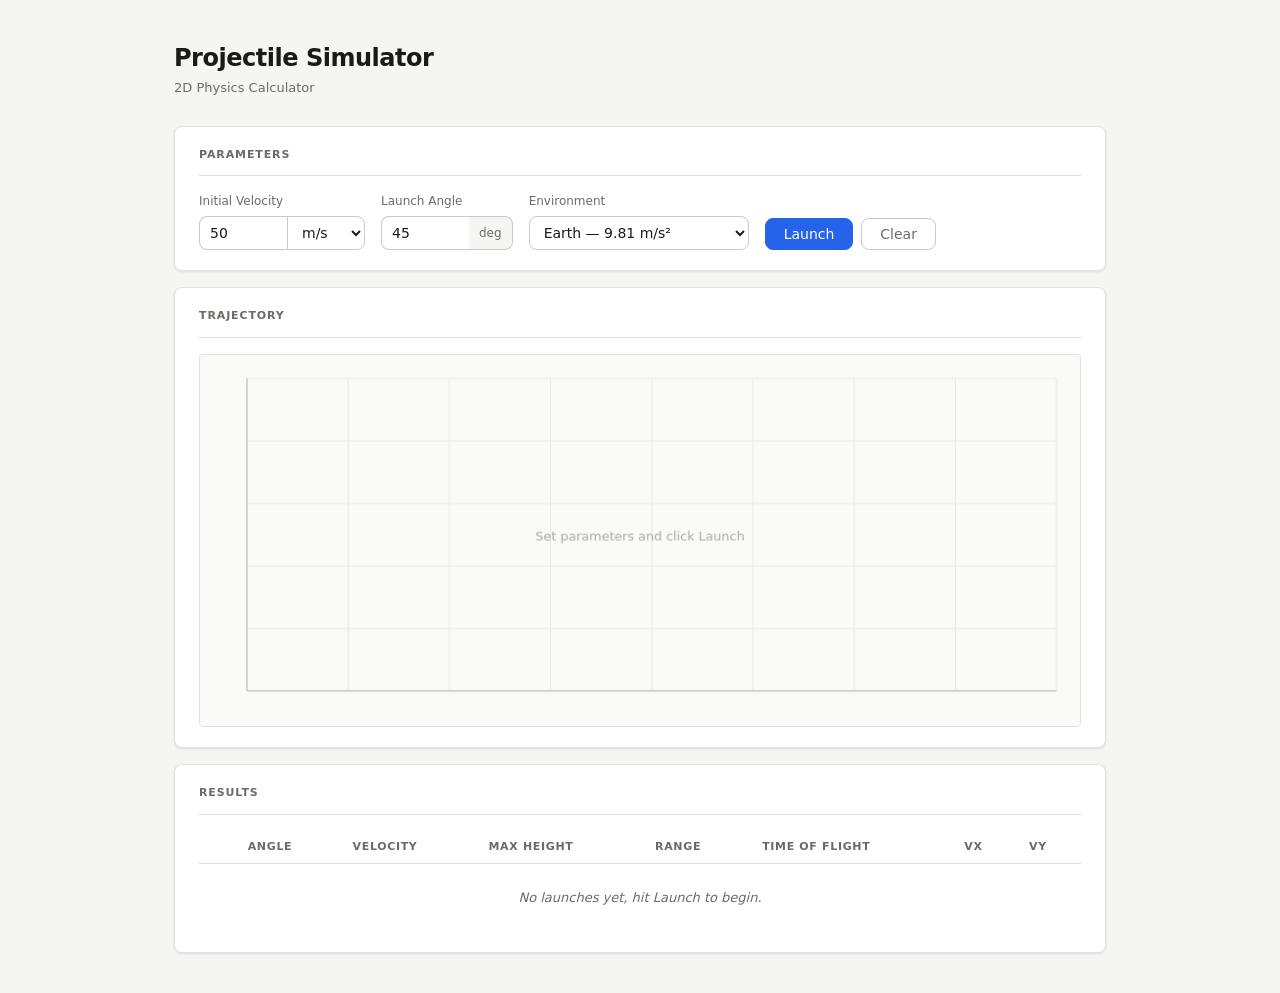
==== index.html @ f5f39a07 "first commit - creation" ====
<!DOCTYPE html>
<html lang="en">
<head>
  <meta charset="UTF-8">
  <title>Projectile Simulator</title>
  <link rel="stylesheet" href="style.css">
</head>
<body>

  <div class="page">

    <header>
      <h1>Projectile Simulator</h1>
      <p class="subtitle">2D Physics Calculator</p>
    </header>

    <main>

      <section class="card controls">
        <div class="card-title">Parameters</div>

        <div class="fields">
          <div class="field">
            <label for="velocity">Initial Velocity</label>
            <div class="input-row">
              <input type="number" id="velocity" value="50" min="1">
              <select id="vel-unit">
                <option value="ms">m/s</option>
                <option value="kmh">km/h</option>
                <option value="mph">mph</option>
                <option value="fts">ft/s</option>
              </select>
            </div>
          </div>

          <div class="field">
            <label for="angle">Launch Angle</label>
            <div class="input-row">
              <input type="number" id="angle" value="45" min="1" max="89">
              <span class="unit-badge">deg</span>
            </div>
          </div>

          <div class="field">
            <label for="gravity">Environment</label>
            <select id="gravity" class="full-width">
              <option value="9.81">Earth — 9.81 m/s²</option>
              <option value="1.62">Moon — 1.62 m/s²</option>
              <option value="3.72">Mars — 3.72 m/s²</option>
              <option value="24.79">Jupiter — 24.79 m/s²</option>
            </select>
          </div>

          <div class="field actions">
            <button id="btn-launch">Launch</button>
            <button id="btn-clear" class="secondary">Clear</button>
          </div>
        </div>
      </section>

      <section class="card canvas-card">
        <div class="card-title">Trajectory</div>
        <canvas id="canvas" width="900" height="380"></canvas>
      </section>

      <section class="card table-card">
        <div class="card-title">Results</div>
        <div class="table-wrap">
          <table class="stats">
            <thead>
              <tr>
                <th></th>
                <th>Angle</th>
                <th>Velocity</th>
                <th>Max Height</th>
                <th>Range</th>
                <th>Time of Flight</th>
                <th>Vx</th>
                <th>Vy</th>
              </tr>
            </thead>
            <tbody id="stats-body">
              <tr class="empty-row">
                <td colspan="8">No launches yet, hit Launch to begin.</td>
              </tr>
            </tbody>
          </table>
        </div>
      </section>

    </main>
  </div>

  <script src="script.js"></script>
</body>
</html>
---- style.css ----
*, *::before, *::after {
  box-sizing: border-box;
  margin: 0;
  padding: 0;
}

:root {
  --bg: #f5f5f4;
  --surface: #ffffff;
  --border: #e2e2e0;
  --border-strong: #c9c9c6;
  --text: #1a1a18;
  --muted: #6b6b67;
  --accent: #2563eb;
  --accent-hover: #1d4ed8;
  --danger: #dc2626;
  --radius: 8px;
  --shadow: 0 1px 3px rgba(0,0,0,0.07), 0 1px 2px rgba(0,0,0,0.04);
}

body {
  font-family: system-ui, -apple-system, sans-serif;
  font-size: 14px;
  background: var(--bg);
  color: var(--text);
  line-height: 1.5;
}

.page {
  max-width: 980px;
  margin: 0 auto;
  padding: 40px 24px;
}

/* Header */

header {
  margin-bottom: 28px;
}

h1 {
  font-size: 1.5rem;
  font-weight: 700;
  letter-spacing: -0.02em;
  color: var(--text);
}

.subtitle {
  font-size: 13px;
  color: var(--muted);
  margin-top: 2px;
}

/* Layout */

main {
  display: flex;
  flex-direction: column;
  gap: 16px;
}

/* Card */

.card {
  background: var(--surface);
  border: 1px solid var(--border);
  border-radius: var(--radius);
  box-shadow: var(--shadow);
  padding: 20px 24px;
}

.card-title {
  font-size: 11px;
  font-weight: 600;
  text-transform: uppercase;
  letter-spacing: 0.08em;
  color: var(--muted);
  margin-bottom: 16px;
  padding-bottom: 12px;
  border-bottom: 1px solid var(--border);
}

/* Controls */

.fields {
  display: flex;
  flex-wrap: wrap;
  gap: 16px;
  align-items: flex-end;
}

.field {
  display: flex;
  flex-direction: column;
  gap: 6px;
}

.field label {
  font-size: 12px;
  font-weight: 500;
  color: var(--muted);
}

.input-row {
  display: flex;
  gap: 0;
}

.input-row input,
.input-row select {
  border-radius: 0;
}

.input-row input:first-child {
  border-radius: var(--radius) 0 0 var(--radius);
  border-right: none;
}

.input-row > *:last-child {
  border-radius: 0 var(--radius) var(--radius) 0;
}

input[type="number"],
select {
  font-family: inherit;
  font-size: 14px;
  padding: 7px 10px;
  border: 1px solid var(--border-strong);
  background: var(--surface);
  color: var(--text);
  outline: none;
  transition: border-color 0.15s, box-shadow 0.15s;
  border-radius: var(--radius);
}

input[type="number"] {
  width: 88px;
}

input[type="number"]:focus,
select:focus {
  border-color: var(--accent);
  box-shadow: 0 0 0 3px rgba(37, 99, 235, 0.12);
  z-index: 1;
  position: relative;
}

.unit-badge {
  display: flex;
  align-items: center;
  padding: 7px 10px;
  border: 1px solid var(--border-strong);
  border-left: none;
  border-radius: 0 var(--radius) var(--radius) 0;
  background: var(--bg);
  color: var(--muted);
  font-size: 12px;
  font-weight: 500;
  white-space: nowrap;
}

select.full-width {
  width: 220px;
}

/* Buttons */

.actions {
  flex-direction: row;
  gap: 8px;
  align-items: center;
}

button {
  font-family: inherit;
  font-size: 14px;
  font-weight: 500;
  padding: 7px 18px;
  border-radius: var(--radius);
  cursor: pointer;
  border: 1px solid transparent;
  transition: background 0.12s, border-color 0.12s, box-shadow 0.12s;
  white-space: nowrap;
}

button:not(.secondary) {
  background: var(--accent);
  color: #fff;
  border-color: var(--accent);
}

button:not(.secondary):hover {
  background: var(--accent-hover);
  border-color: var(--accent-hover);
}

button.secondary {
  background: var(--surface);
  color: var(--muted);
  border-color: var(--border-strong);
}

button.secondary:hover {
  background: var(--bg);
  color: var(--text);
}

button:active {
  transform: scale(0.98);
}

/* Canvas */

.canvas-card canvas {
  display: block;
  width: 100%;
  height: auto;
  border-radius: 4px;
  border: 1px solid var(--border);
  background: #fafaf9;
}

/* Table */

.table-wrap {
  overflow-x: auto;
}

.stats {
  width: 100%;
  border-collapse: collapse;
  font-size: 13px;
}

.stats th {
  text-align: left;
  padding: 8px 12px;
  font-size: 11px;
  font-weight: 600;
  text-transform: uppercase;
  letter-spacing: 0.06em;
  color: var(--muted);
  border-bottom: 1px solid var(--border);
  white-space: nowrap;
}

.stats td {
  padding: 10px 12px;
  border-bottom: 1px solid var(--border);
  color: var(--text);
  white-space: nowrap;
}

.stats tbody tr:last-child td {
  border-bottom: none;
}

.stats tbody tr:hover td {
  background: var(--bg);
}

.empty-row td {
  color: var(--muted);
  font-style: italic;
  text-align: center;
  padding: 24px;
}

.color-dot {
  display: inline-block;
  width: 10px;
  height: 10px;
  border-radius: 50%;
  vertical-align: middle;
}
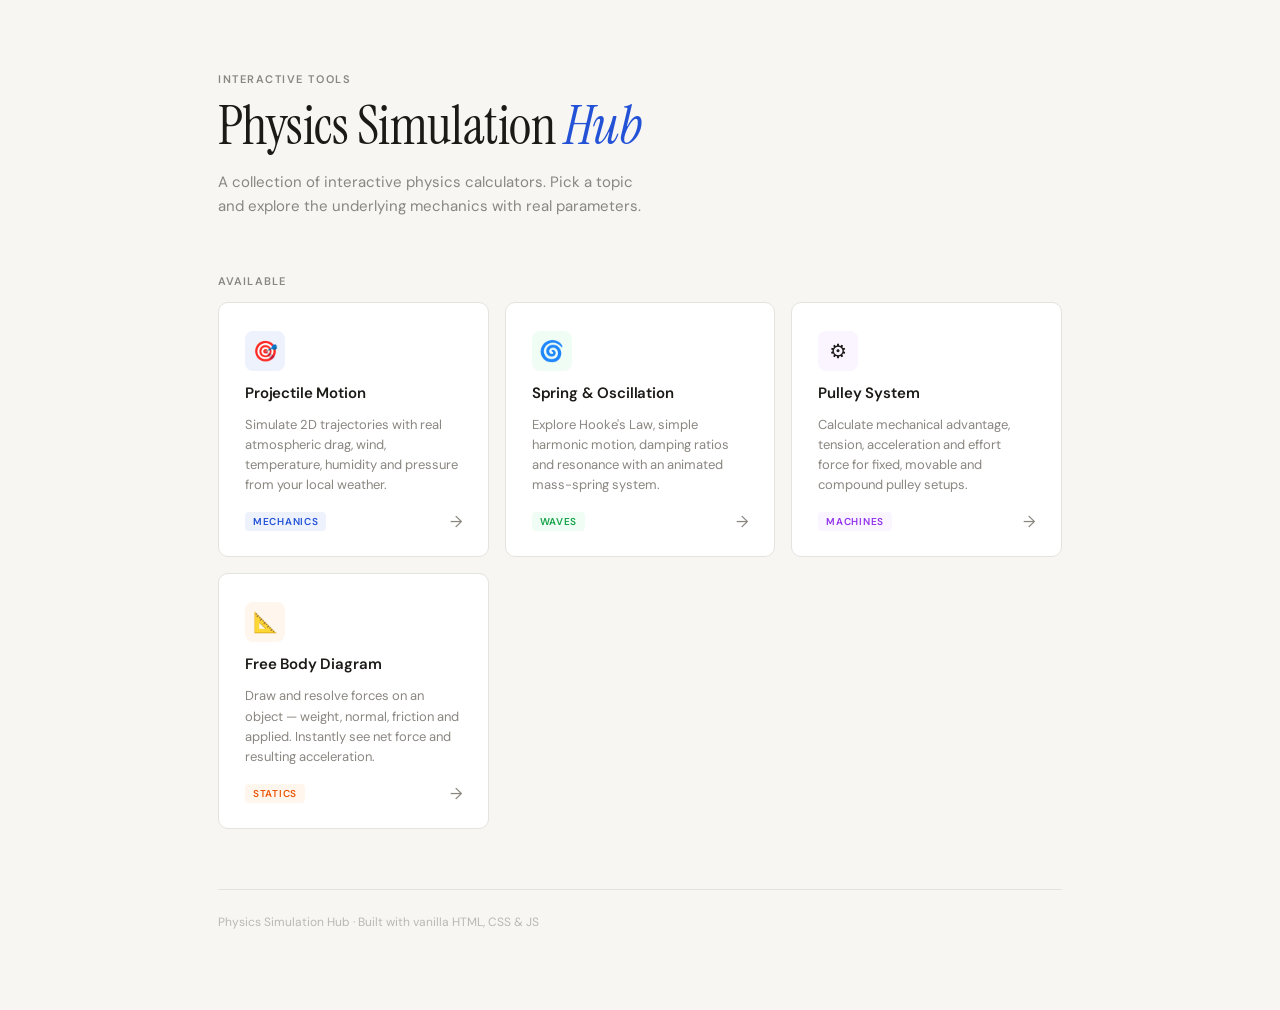
==== commit d44ae3af: "added more simulations and weather" ====
--- a/index.html
+++ b/index.html
@@ -1,96 +1,272 @@
 <!DOCTYPE html>
 <html lang="en">
 <head>
-  <meta charset="UTF-8">
-  <title>Projectile Simulator</title>
-  <link rel="stylesheet" href="style.css">
+<meta charset="UTF-8">
+<meta name="viewport" content="width=device-width, initial-scale=1.0">
+<title>Physics Simulation Hub</title>
+<link rel="preconnect" href="https://fonts.googleapis.com">
+<link rel="preconnect" href="https://fonts.gstatic.com" crossorigin>
+<link href="https://fonts.googleapis.com/css2?family=Instrument+Serif:ital@0;1&family=DM+Sans:wght@300;400;500;600&display=swap" rel="stylesheet">
+<style>
+*, *::before, *::after { box-sizing: border-box; margin: 0; padding: 0; }
+
+:root {
+  --bg: #f7f6f3;
+  --surface: #ffffff;
+  --border: #e5e3de;
+  --text: #1c1a17;
+  --muted: #8a8680;
+  --accent: #2352d6;
+  --radius: 10px;
+}
+
+body {
+  font-family: 'DM Sans', system-ui, sans-serif;
+  background: var(--bg);
+  color: var(--text);
+  min-height: 100vh;
+}
+
+/* ── Layout ── */
+.page {
+  max-width: 900px;
+  margin: 0 auto;
+  padding: 72px 28px 80px;
+}
+
+/* ── Header ── */
+.hub-header {
+  margin-bottom: 56px;
+}
+
+.eyebrow {
+  font-size: 11px;
+  font-weight: 600;
+  letter-spacing: 0.14em;
+  text-transform: uppercase;
+  color: var(--muted);
+  margin-bottom: 10px;
+}
+
+h1 {
+  font-family: 'Instrument Serif', Georgia, serif;
+  font-size: clamp(2.4rem, 5vw, 3.4rem);
+  font-weight: 400;
+  line-height: 1.1;
+  letter-spacing: -0.01em;
+  color: var(--text);
+  margin-bottom: 14px;
+}
+
+h1 em {
+  font-style: italic;
+  color: var(--accent);
+}
+
+.hub-desc {
+  font-size: 15px;
+  color: var(--muted);
+  max-width: 440px;
+  line-height: 1.6;
+}
+
+/* ── Grid ── */
+.tool-grid {
+  display: grid;
+  grid-template-columns: repeat(auto-fill, minmax(260px, 1fr));
+  gap: 16px;
+}
+
+/* ── Tool Card ── */
+.tool-card {
+  background: var(--surface);
+  border: 1px solid var(--border);
+  border-radius: var(--radius);
+  padding: 28px 26px 24px;
+  text-decoration: none;
+  color: inherit;
+  display: flex;
+  flex-direction: column;
+  gap: 12px;
+  transition: box-shadow 0.18s, border-color 0.18s, transform 0.18s;
+  position: relative;
+  overflow: hidden;
+}
+
+.tool-card:hover {
+  box-shadow: 0 8px 28px rgba(0,0,0,0.09);
+  border-color: #ccc9c3;
+  transform: translateY(-2px);
+}
+
+.tool-card.disabled {
+  opacity: 0.55;
+  cursor: not-allowed;
+  pointer-events: none;
+}
+
+/* accent stripe at top */
+.tool-card::before {
+  content: '';
+  position: absolute;
+  top: 0; left: 0; right: 0;
+  height: 3px;
+  background: var(--card-color, var(--accent));
+  opacity: 0;
+  transition: opacity 0.18s;
+}
+
+.tool-card:hover::before { opacity: 1; }
+
+.tool-icon {
+  width: 40px;
+  height: 40px;
+  border-radius: 8px;
+  background: var(--card-bg, #eff3fd);
+  display: flex;
+  align-items: center;
+  justify-content: center;
+  font-size: 20px;
+  flex-shrink: 0;
+}
+
+.tool-name {
+  font-size: 15px;
+  font-weight: 600;
+  letter-spacing: -0.01em;
+  color: var(--text);
+}
+
+.tool-desc {
+  font-size: 13px;
+  color: var(--muted);
+  line-height: 1.55;
+  flex: 1;
+}
+
+.tool-footer {
+  display: flex;
+  align-items: center;
+  justify-content: space-between;
+  margin-top: 4px;
+}
+
+.tool-tag {
+  font-size: 10px;
+  font-weight: 600;
+  letter-spacing: 0.07em;
+  text-transform: uppercase;
+  padding: 3px 8px;
+  border-radius: 4px;
+  background: var(--card-bg, #eff3fd);
+  color: var(--card-color, var(--accent));
+}
+
+.tool-arrow {
+  color: var(--muted);
+  font-size: 16px;
+  transition: transform 0.15s, color 0.15s;
+}
+
+.tool-card:hover .tool-arrow {
+  transform: translateX(3px);
+  color: var(--text);
+}
+
+.coming-soon {
+  font-size: 10px;
+  font-weight: 600;
+  letter-spacing: 0.07em;
+  text-transform: uppercase;
+  color: #b0ada8;
+  padding: 3px 8px;
+  border-radius: 4px;
+  background: #f0eeeb;
+}
+
+/* ── Section label ── */
+.section-label {
+  font-size: 11px;
+  font-weight: 600;
+  letter-spacing: 0.1em;
+  text-transform: uppercase;
+  color: var(--muted);
+  margin-bottom: 14px;
+  margin-top: 40px;
+}
+
+.section-label:first-of-type { margin-top: 0; }
+
+/* ── Footer ── */
+.hub-footer {
+  margin-top: 60px;
+  font-size: 12px;
+  color: #bbb8b3;
+  border-top: 1px solid var(--border);
+  padding-top: 24px;
+}
+</style>
 </head>
 <body>
-
-  <div class="page">
-
-    <header>
-      <h1>Projectile Simulator</h1>
-      <p class="subtitle">2D Physics Calculator</p>
-    </header>
-
-    <main>
-
-      <section class="card controls">
-        <div class="card-title">Parameters</div>
-
-        <div class="fields">
-          <div class="field">
-            <label for="velocity">Initial Velocity</label>
-            <div class="input-row">
-              <input type="number" id="velocity" value="50" min="1">
-              <select id="vel-unit">
-                <option value="ms">m/s</option>
-                <option value="kmh">km/h</option>
-                <option value="mph">mph</option>
-                <option value="fts">ft/s</option>
-              </select>
-            </div>
-          </div>
-
-          <div class="field">
-            <label for="angle">Launch Angle</label>
-            <div class="input-row">
-              <input type="number" id="angle" value="45" min="1" max="89">
-              <span class="unit-badge">deg</span>
-            </div>
-          </div>
-
-          <div class="field">
-            <label for="gravity">Environment</label>
-            <select id="gravity" class="full-width">
-              <option value="9.81">Earth — 9.81 m/s²</option>
-              <option value="1.62">Moon — 1.62 m/s²</option>
-              <option value="3.72">Mars — 3.72 m/s²</option>
-              <option value="24.79">Jupiter — 24.79 m/s²</option>
-            </select>
-          </div>
-
-          <div class="field actions">
-            <button id="btn-launch">Launch</button>
-            <button id="btn-clear" class="secondary">Clear</button>
-          </div>
-        </div>
-      </section>
-
-      <section class="card canvas-card">
-        <div class="card-title">Trajectory</div>
-        <canvas id="canvas" width="900" height="380"></canvas>
-      </section>
-
-      <section class="card table-card">
-        <div class="card-title">Results</div>
-        <div class="table-wrap">
-          <table class="stats">
-            <thead>
-              <tr>
-                <th></th>
-                <th>Angle</th>
-                <th>Velocity</th>
-                <th>Max Height</th>
-                <th>Range</th>
-                <th>Time of Flight</th>
-                <th>Vx</th>
-                <th>Vy</th>
-              </tr>
-            </thead>
-            <tbody id="stats-body">
-              <tr class="empty-row">
-                <td colspan="8">No launches yet, hit Launch to begin.</td>
-              </tr>
-            </tbody>
-          </table>
-        </div>
-      </section>
-
-    </main>
+<div class="page">
+
+  <header class="hub-header">
+    <p class="eyebrow">Interactive Tools</p>
+    <h1>Physics Simulation <em>Hub</em></h1>
+    <p class="hub-desc">A collection of interactive physics calculators. Pick a topic and explore the underlying mechanics with real parameters.</p>
+  </header>
+
+  <p class="section-label">Available</p>
+
+  <div class="tool-grid">
+
+    <a href="projectile.html" class="tool-card"
+       style="--card-color:#2352d6; --card-bg:#eef2fd;">
+      <div class="tool-icon">🎯</div>
+      <div class="tool-name">Projectile Motion</div>
+      <div class="tool-desc">Simulate 2D trajectories with real atmospheric drag, wind, temperature, humidity and pressure from your local weather.</div>
+      <div class="tool-footer">
+        <span class="tool-tag">Mechanics</span>
+        <span class="tool-arrow">→</span>
+      </div>
+    </a>
+
+    <a href="spring.html" class="tool-card"
+       style="--card-color:#16a34a; --card-bg:#f0fdf4;">
+      <div class="tool-icon">🌀</div>
+      <div class="tool-name">Spring & Oscillation</div>
+      <div class="tool-desc">Explore Hooke's Law, simple harmonic motion, damping ratios and resonance with an animated mass-spring system.</div>
+      <div class="tool-footer">
+        <span class="tool-tag">Waves</span>
+        <span class="tool-arrow">→</span>
+      </div>
+    </a>
+
+    <a href="pulley.html" class="tool-card"
+       style="--card-color:#9333ea; --card-bg:#faf5ff;">
+      <div class="tool-icon">⚙️</div>
+      <div class="tool-name">Pulley System</div>
+      <div class="tool-desc">Calculate mechanical advantage, tension, acceleration and effort force for fixed, movable and compound pulley setups.</div>
+      <div class="tool-footer">
+        <span class="tool-tag">Machines</span>
+        <span class="tool-arrow">→</span>
+      </div>
+    </a>
+
+    <a href="fbd.html" class="tool-card"
+       style="--card-color:#ea580c; --card-bg:#fff7ed;">
+      <div class="tool-icon">📐</div>
+      <div class="tool-name">Free Body Diagram</div>
+      <div class="tool-desc">Draw and resolve forces on an object — weight, normal, friction and applied. Instantly see net force and resulting acceleration.</div>
+      <div class="tool-footer">
+        <span class="tool-tag">Statics</span>
+        <span class="tool-arrow">→</span>
+      </div>
+    </a>
+
   </div>
 
-  <script src="script.js"></script>
+  <p class="hub-footer">Physics Simulation Hub · Built with vanilla HTML, CSS &amp; JS</p>
+</div>
 </body>
 </html>
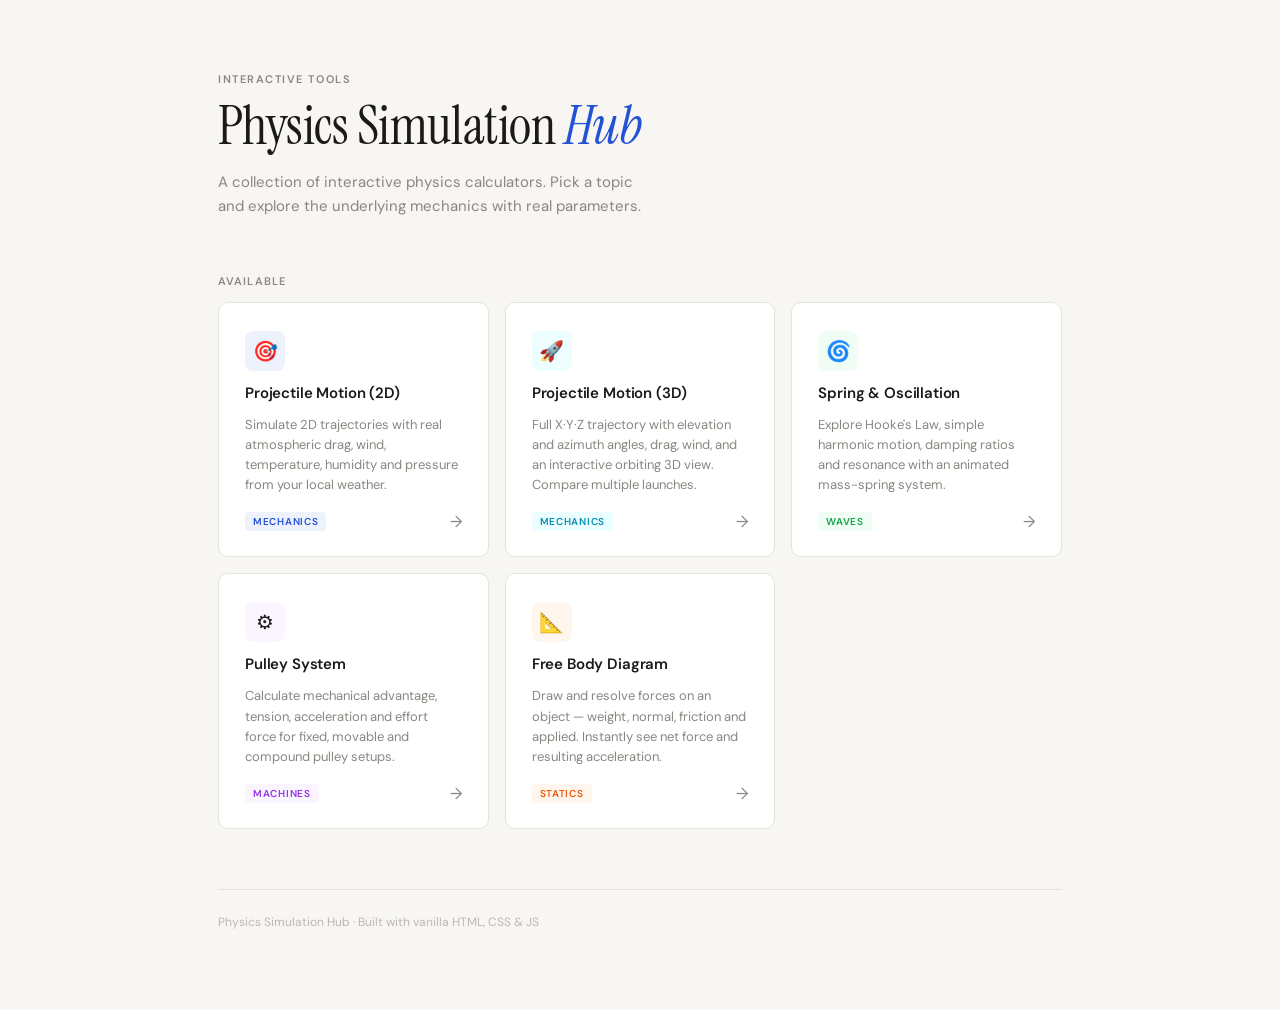
==== commit cf27bd93: "3d feature and bug fixes" ====
--- a/index.html
+++ b/index.html
@@ -223,8 +223,19 @@
     <a href="projectile.html" class="tool-card"
        style="--card-color:#2352d6; --card-bg:#eef2fd;">
       <div class="tool-icon">🎯</div>
-      <div class="tool-name">Projectile Motion</div>
+      <div class="tool-name">Projectile Motion (2D)</div>
       <div class="tool-desc">Simulate 2D trajectories with real atmospheric drag, wind, temperature, humidity and pressure from your local weather.</div>
+      <div class="tool-footer">
+        <span class="tool-tag">Mechanics</span>
+        <span class="tool-arrow">→</span>
+      </div>
+    </a>
+
+    <a href="projectile3d.html" class="tool-card"
+       style="--card-color:#0891b2; --card-bg:#ecfeff;">
+      <div class="tool-icon">🚀</div>
+      <div class="tool-name">Projectile Motion (3D)</div>
+      <div class="tool-desc">Full X·Y·Z trajectory with elevation and azimuth angles, drag, wind, and an interactive orbiting 3D view. Compare multiple launches.</div>
       <div class="tool-footer">
         <span class="tool-tag">Mechanics</span>
         <span class="tool-arrow">→</span>
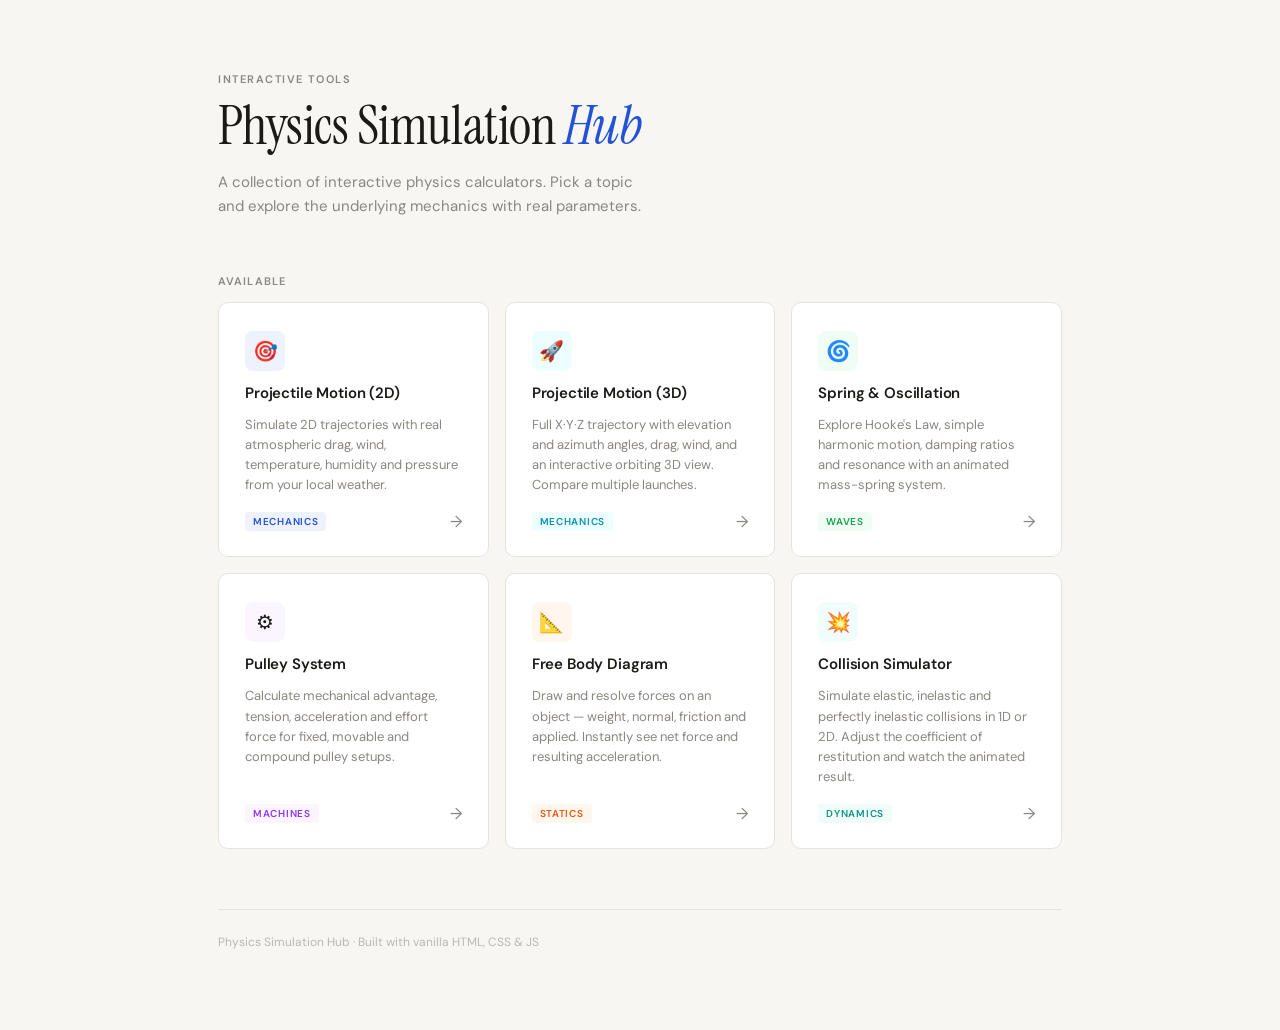
==== commit d9d45bc5: "collision and bug fixes" ====
--- a/index.html
+++ b/index.html
@@ -275,6 +275,17 @@
       </div>
     </a>
 
+    <a href="collision.html" class="tool-card"
+       style="--card-color:#0d9488; --card-bg:#f0fdfa;">
+      <div class="tool-icon">💥</div>
+      <div class="tool-name">Collision Simulator</div>
+      <div class="tool-desc">Simulate elastic, inelastic and perfectly inelastic collisions in 1D or 2D. Adjust the coefficient of restitution and watch the animated result.</div>
+      <div class="tool-footer">
+        <span class="tool-tag">Dynamics</span>
+        <span class="tool-arrow">→</span>
+      </div>
+    </a>
+
   </div>
 
   <p class="hub-footer">Physics Simulation Hub · Built with vanilla HTML, CSS &amp; JS</p>
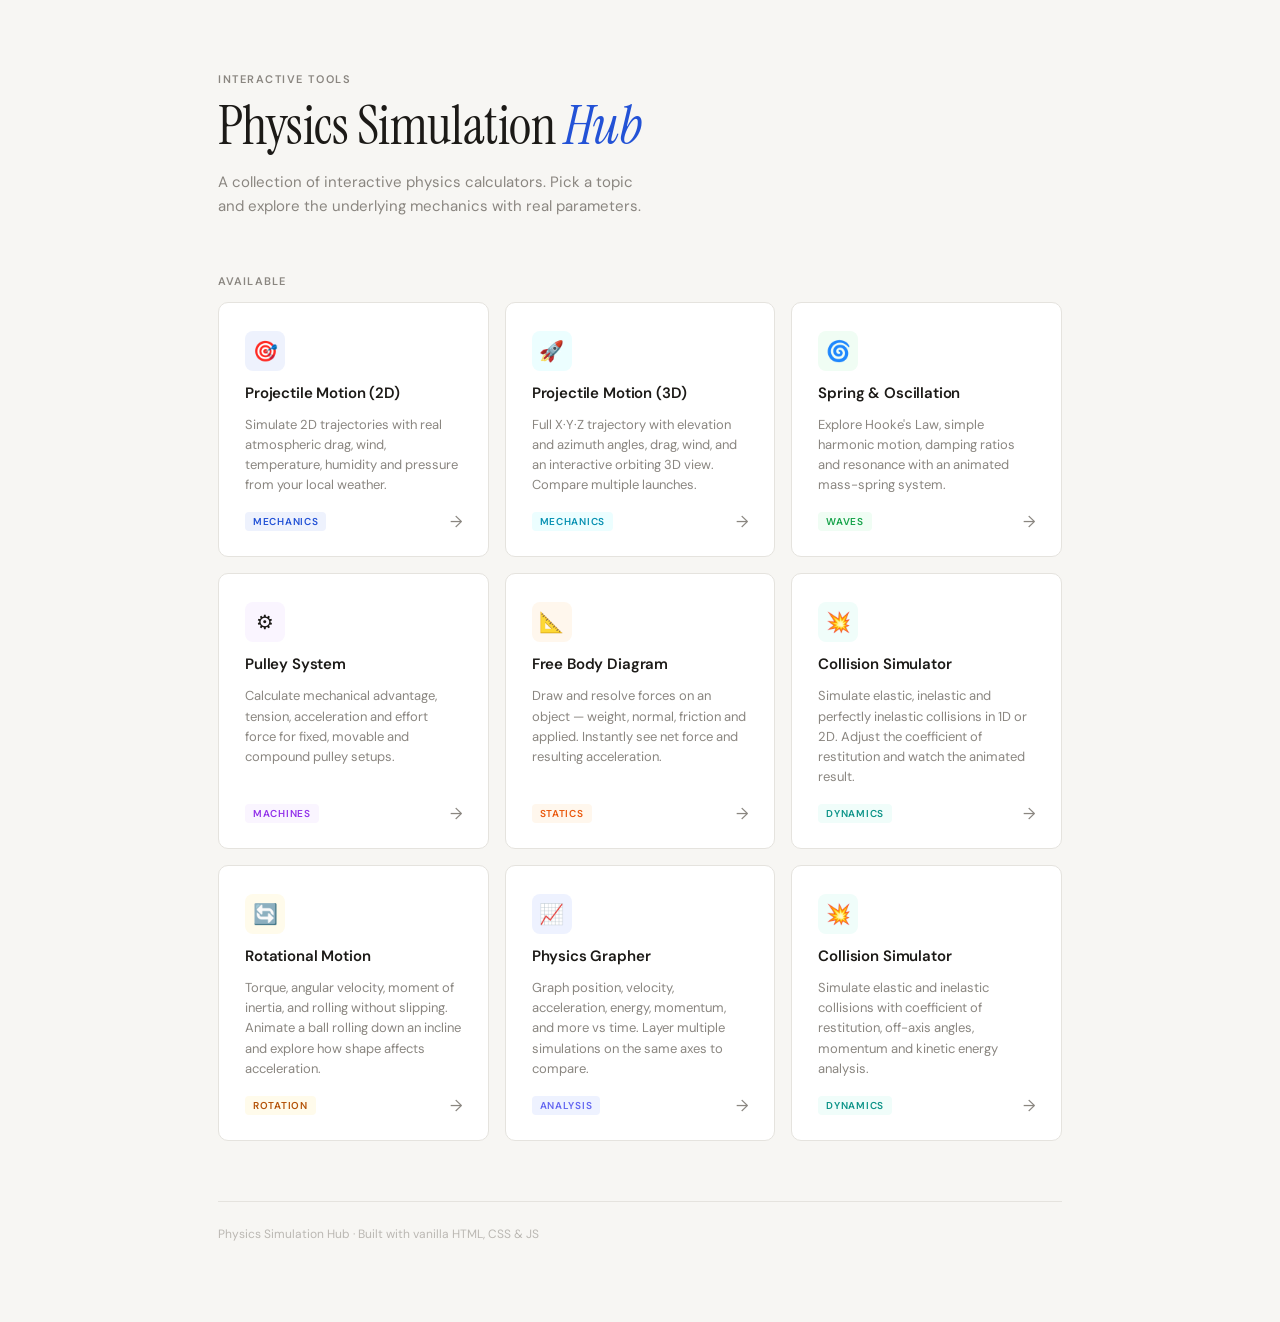
==== commit 0ca61e2b: "Added a grapher" ====
--- a/index.html
+++ b/index.html
@@ -286,6 +286,39 @@
       </div>
     </a>
 
+    <a href="rotation.html" class="tool-card"
+       style="--card-color:#b45309; --card-bg:#fffbeb;">
+      <div class="tool-icon">🔄</div>
+      <div class="tool-name">Rotational Motion</div>
+      <div class="tool-desc">Torque, angular velocity, moment of inertia, and rolling without slipping. Animate a ball rolling down an incline and explore how shape affects acceleration.</div>
+      <div class="tool-footer">
+        <span class="tool-tag">Rotation</span>
+        <span class="tool-arrow">→</span>
+      </div>
+    </a>
+
+    <a href="grapher.html" class="tool-card"
+       style="--card-color:#6366f1; --card-bg:#eef2ff;">
+      <div class="tool-icon">📈</div>
+      <div class="tool-name">Physics Grapher</div>
+      <div class="tool-desc">Graph position, velocity, acceleration, energy, momentum, and more vs time. Layer multiple simulations on the same axes to compare.</div>
+      <div class="tool-footer">
+        <span class="tool-tag">Analysis</span>
+        <span class="tool-arrow">→</span>
+      </div>
+    </a>
+
+    <a href="collision.html" class="tool-card"
+       style="--card-color:#0d9488; --card-bg:#f0fdfa;">
+      <div class="tool-icon">💥</div>
+      <div class="tool-name">Collision Simulator</div>
+      <div class="tool-desc">Simulate elastic and inelastic collisions with coefficient of restitution, off-axis angles, momentum and kinetic energy analysis.</div>
+      <div class="tool-footer">
+        <span class="tool-tag">Dynamics</span>
+        <span class="tool-arrow">→</span>
+      </div>
+    </a>
+
   </div>
 
   <p class="hub-footer">Physics Simulation Hub · Built with vanilla HTML, CSS &amp; JS</p>
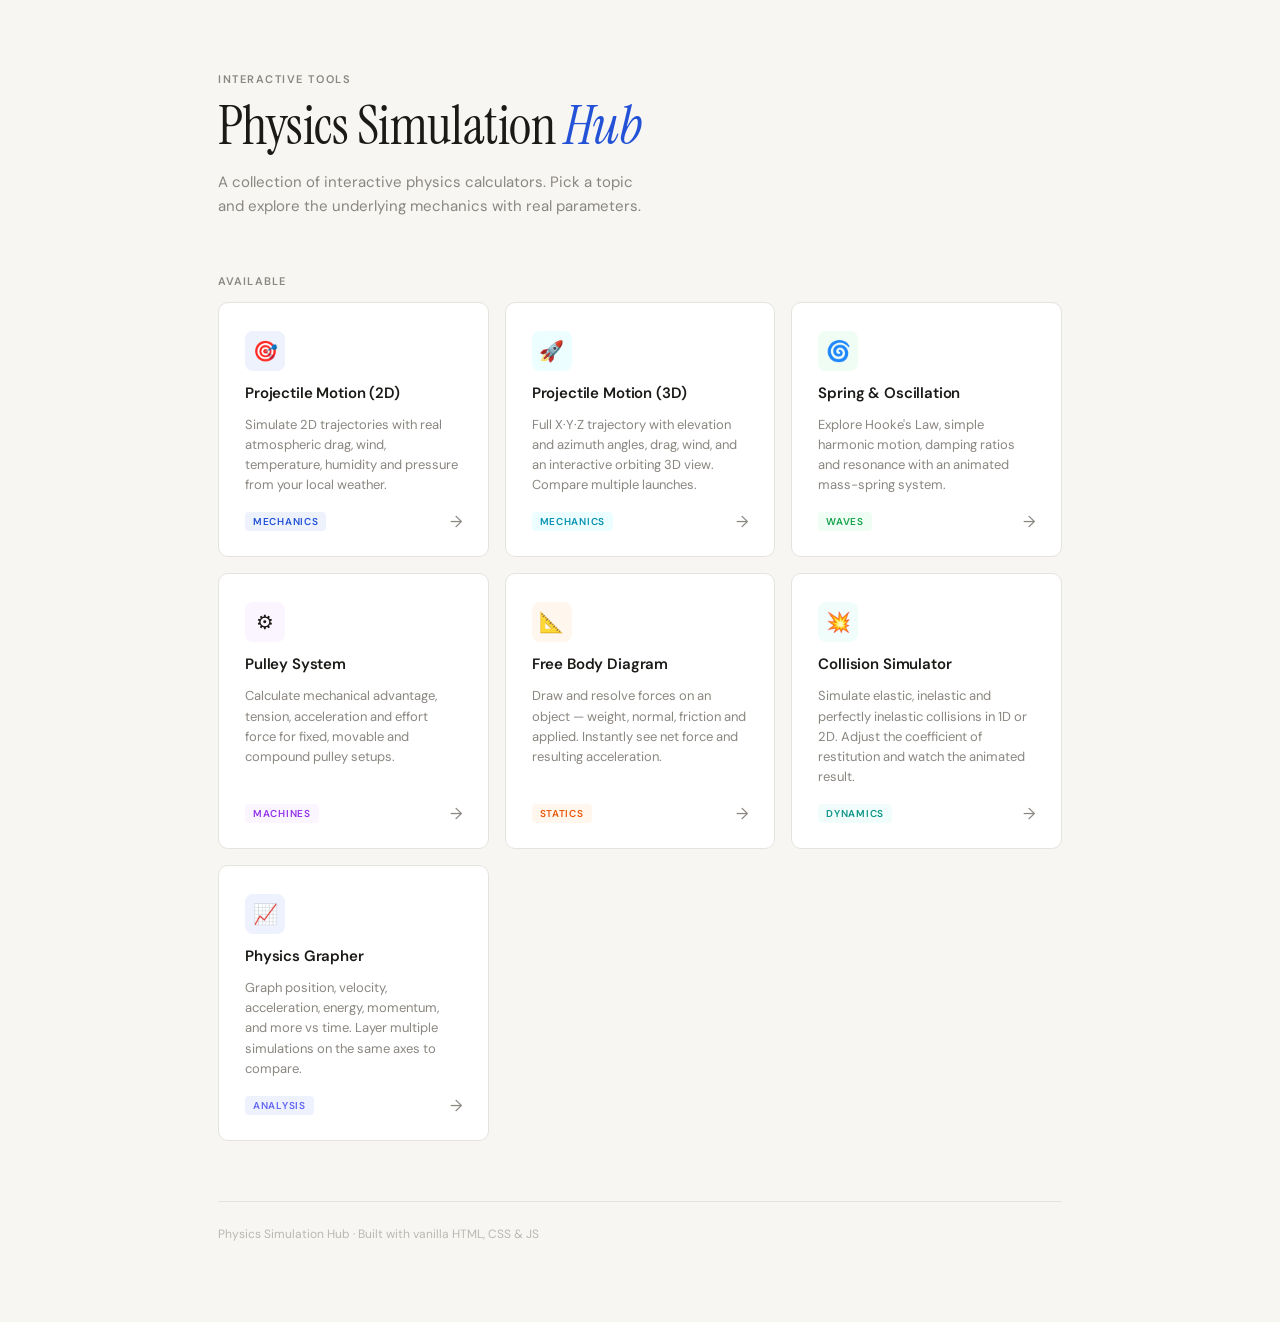
==== commit 1e4fcc3b: "bug fixes" ====
--- a/index.html
+++ b/index.html
@@ -286,17 +286,6 @@
       </div>
     </a>
 
-    <a href="rotation.html" class="tool-card"
-       style="--card-color:#b45309; --card-bg:#fffbeb;">
-      <div class="tool-icon">🔄</div>
-      <div class="tool-name">Rotational Motion</div>
-      <div class="tool-desc">Torque, angular velocity, moment of inertia, and rolling without slipping. Animate a ball rolling down an incline and explore how shape affects acceleration.</div>
-      <div class="tool-footer">
-        <span class="tool-tag">Rotation</span>
-        <span class="tool-arrow">→</span>
-      </div>
-    </a>
-
     <a href="grapher.html" class="tool-card"
        style="--card-color:#6366f1; --card-bg:#eef2ff;">
       <div class="tool-icon">📈</div>
@@ -308,17 +297,6 @@
       </div>
     </a>
 
-    <a href="collision.html" class="tool-card"
-       style="--card-color:#0d9488; --card-bg:#f0fdfa;">
-      <div class="tool-icon">💥</div>
-      <div class="tool-name">Collision Simulator</div>
-      <div class="tool-desc">Simulate elastic and inelastic collisions with coefficient of restitution, off-axis angles, momentum and kinetic energy analysis.</div>
-      <div class="tool-footer">
-        <span class="tool-tag">Dynamics</span>
-        <span class="tool-arrow">→</span>
-      </div>
-    </a>
-
   </div>
 
   <p class="hub-footer">Physics Simulation Hub · Built with vanilla HTML, CSS &amp; JS</p>
